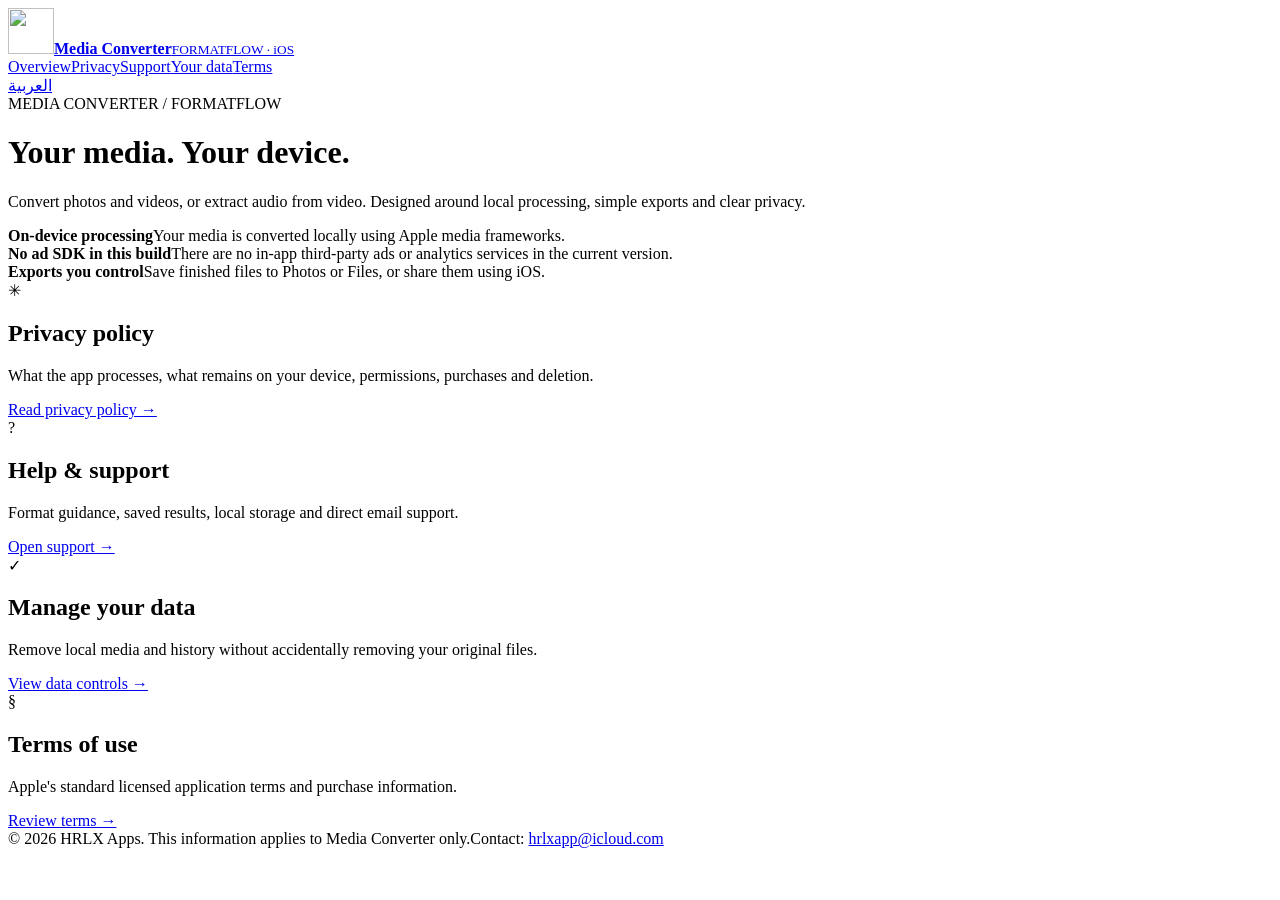
==== index.html @ 2d8dd662 "Publish branded Media Converter site — index.html" ====
<!doctype html>
<html lang="en" dir="ltr">
<head>
<meta charset="utf-8">
<meta name="viewport" content="width=device-width, initial-scale=1">
<meta name="color-scheme" content="light dark">
<meta name="description" content="Convert photos and videos, or extract audio from video. Designed around local processing, simple exports and clear privacy.">
<meta name="theme-color" content="#b3b8b5">
<title>Media Converter | Media Converter</title>
<link rel="stylesheet" href="style.css">
<link rel="alternate" hreflang="ar" href="ar/index.html">
<link rel="icon" type="image/png" href="assets/favicon.png">
</head>
<body dir="ltr">
<a class="mini" href="#main" style="position:absolute;top:-100px" onfocus="this.style.top='4px'" onblur="this.style.top='-100px'">Skip to content</a>
<header class="site-header"><div class="shell top">
<a class="brand" href="index.html" aria-label="Home"><span class="brand-icon" aria-hidden="true"><img src="assets/media-converter-icon.png" width="46" height="46" alt=""></span><span class="brand-word"><strong>Media Converter</strong><small>FORMATFLOW · iOS</small></span></a>
<div class="header-actions"><nav class="nav" aria-label="Main navigation"><a href="index.html" aria-current="page">Overview</a><a href="privacy.html">Privacy</a><a href="support.html">Support</a><a href="data.html">Your data</a><a href="terms.html">Terms</a></nav><a class="language" href="ar/index.html" lang="ar" hreflang="ar">العربية</a></div>
</div></header>
<main class="shell" id="main">
<div class="hero"><span class="eyebrow">MEDIA CONVERTER / FORMATFLOW</span><h1 class="title">Your media. Your device.</h1><p class="lead">Convert photos and videos, or extract audio from video. Designed around local processing, simple exports and clear privacy.</p></div>

<div class="note-list"><div class="note"><strong>On-device processing</strong><span>Your media is converted locally using Apple media frameworks.</span></div><div class="note"><strong>No ad SDK in this build</strong><span>There are no in-app third-party ads or analytics services in the current version.</span></div><div class="note"><strong>Exports you control</strong><span>Save finished files to Photos or Files, or share them using iOS.</span></div></div>
<div class="grid">
<article class="card"><span class="token" aria-hidden="true">✳</span><h2>Privacy policy</h2><p>What the app processes, what remains on your device, permissions, purchases and deletion.</p><a class="more" href="privacy.html">Read privacy policy →</a></article>
<article class="card"><span class="token" aria-hidden="true">?</span><h2>Help &amp; support</h2><p>Format guidance, saved results, local storage and direct email support.</p><a class="more" href="support.html">Open support →</a></article>
<article class="card"><span class="token" aria-hidden="true">✓</span><h2>Manage your data</h2><p>Remove local media and history without accidentally removing your original files.</p><a class="more" href="data.html">View data controls →</a></article>
<article class="card"><span class="token" aria-hidden="true">§</span><h2>Terms of use</h2><p>Apple's standard licensed application terms and purchase information.</p><a class="more" href="terms.html">Review terms →</a></article>
</div>
</main>
<footer class="foot"><div class="shell foot-row"><span>© 2026 HRLX Apps. This information applies to Media Converter only.</span><span>Contact: <a href="mailto:hrlxapp@icloud.com">hrlxapp@icloud.com</a></span></div></footer>
</body></html>
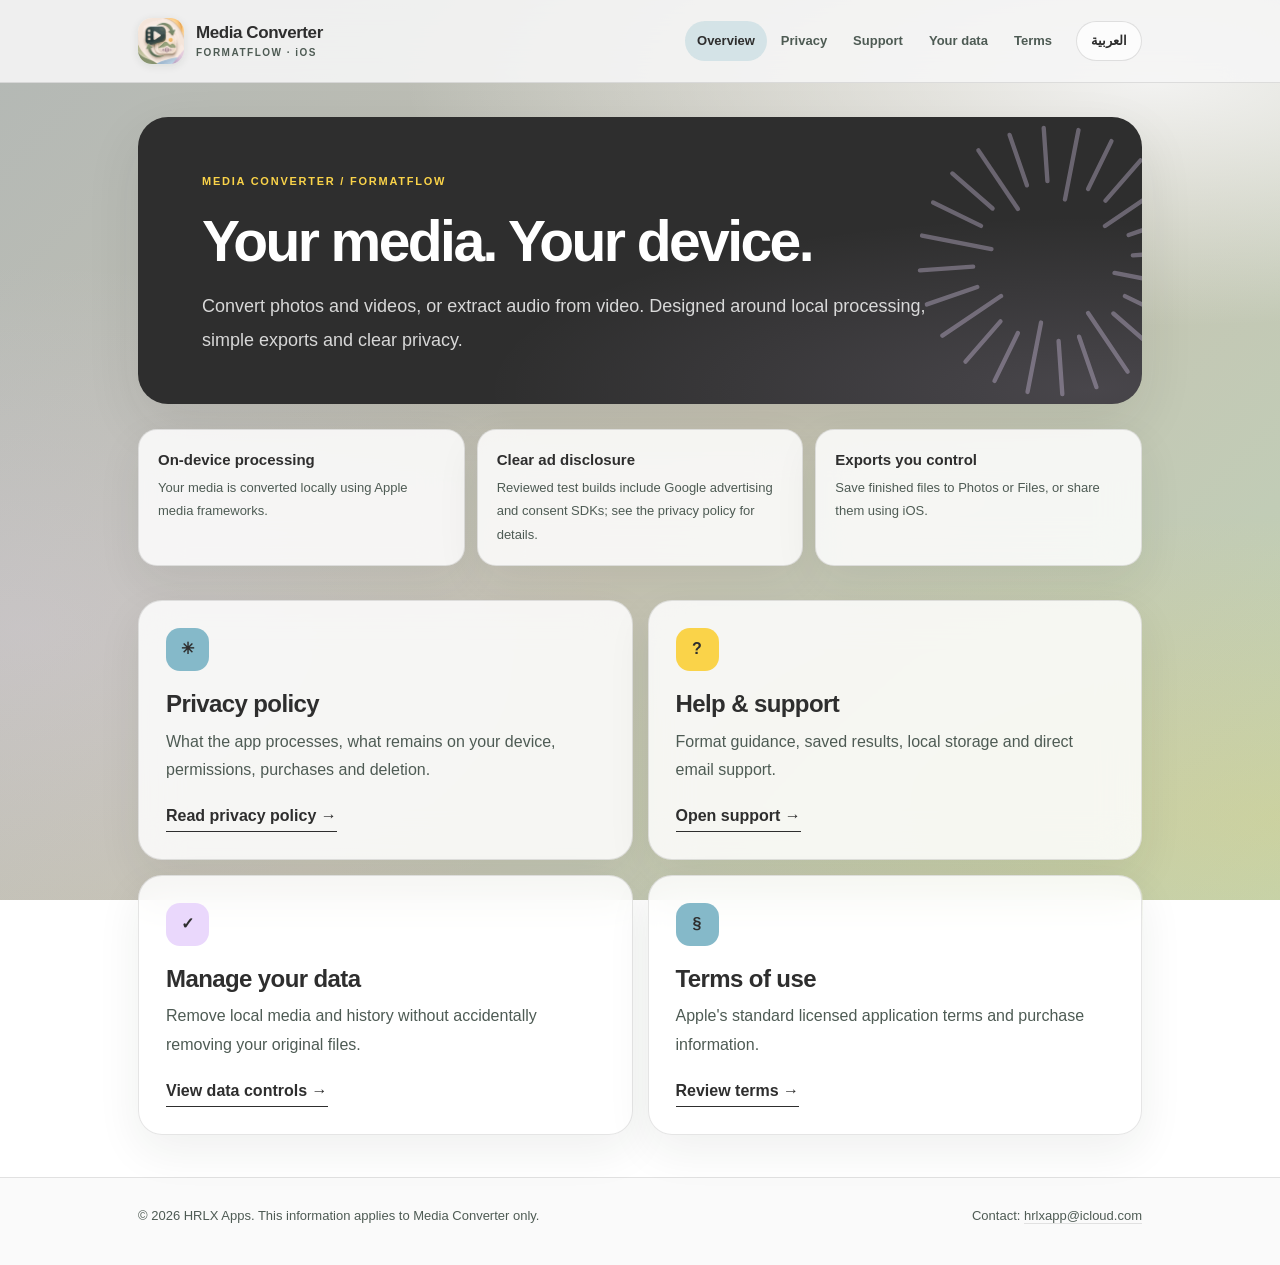
==== commit d7e0248d: "Align Media Converter index.html with privacy and monetization implementation" ====
--- a/index.html
+++ b/index.html
@@ -20,7 +20,7 @@
 <main class="shell" id="main">
 <div class="hero"><span class="eyebrow">MEDIA CONVERTER / FORMATFLOW</span><h1 class="title">Your media. Your device.</h1><p class="lead">Convert photos and videos, or extract audio from video. Designed around local processing, simple exports and clear privacy.</p></div>
 
-<div class="note-list"><div class="note"><strong>On-device processing</strong><span>Your media is converted locally using Apple media frameworks.</span></div><div class="note"><strong>No ad SDK in this build</strong><span>There are no in-app third-party ads or analytics services in the current version.</span></div><div class="note"><strong>Exports you control</strong><span>Save finished files to Photos or Files, or share them using iOS.</span></div></div>
+<div class="note-list"><div class="note"><strong>On-device processing</strong><span>Your media is converted locally using Apple media frameworks.</span></div><div class="note"><strong>Clear ad disclosure</strong><span>Reviewed test builds include Google advertising and consent SDKs; see the privacy policy for details.</span></div><div class="note"><strong>Exports you control</strong><span>Save finished files to Photos or Files, or share them using iOS.</span></div></div>
 <div class="grid">
 <article class="card"><span class="token" aria-hidden="true">✳</span><h2>Privacy policy</h2><p>What the app processes, what remains on your device, permissions, purchases and deletion.</p><a class="more" href="privacy.html">Read privacy policy →</a></article>
 <article class="card"><span class="token" aria-hidden="true">?</span><h2>Help &amp; support</h2><p>Format guidance, saved results, local storage and direct email support.</p><a class="more" href="support.html">Open support →</a></article>
--- a/style.css
+++ b/style.css
@@ -0,0 +1,85 @@
+/* Media Converter · FormatFlow identity, derived from v0.4.8 native UrbanistTone and NF03UrbanistPalette. */
+:root {
+  color-scheme: light dark;
+  --fog-a:#b3b8b5;--fog-b:#c6c3b3;--fog-c:#bed2b8;
+  --ink:#2e2e2e;--muted:#4e5b54;--blue:#85b9c9;--honey:#fad349;
+  --lilac:#ead8fc;--porcelain:#f6f6f6;--paper:rgba(255,255,255,.84);
+  --bg:#c5c9c0;--edge:rgba(46,46,46,.12);--shadow:0 16px 45px rgba(32,37,33,.07);
+}
+*{box-sizing:border-box}
+html{scroll-behavior:smooth}
+body{margin:0;min-height:100vh;color:var(--ink);font-family:-apple-system,BlinkMacSystemFont,"SF Pro Display","Segoe UI",Arial,sans-serif;font-size:16px;line-height:1.8;background:radial-gradient(ellipse 75% 35% at 90% 9%,rgba(246,246,246,.92),transparent 78%),radial-gradient(ellipse 64% 55% at 2% 70%,rgba(234,216,252,.24),transparent 75%),radial-gradient(ellipse 75% 45% at 100% 91%,rgba(250,211,73,.21),transparent 76%),linear-gradient(135deg,var(--fog-a),var(--fog-b) 54%,var(--fog-c));background-attachment:fixed}
+body[dir=rtl]{font-family:"Alexandria","IBM Plex Sans Arabic",-apple-system,BlinkMacSystemFont,"Geeza Pro",Tahoma,Arial,sans-serif}
+a{color:inherit;text-underline-offset:4px}
+a:hover{color:#1c606f}
+a:focus-visible,summary:focus-visible{outline:3px solid #36798c;outline-offset:4px;border-radius:7px}
+.shell{max-width:1060px;margin-inline:auto;padding-inline:28px}
+.site-header{position:relative;background:rgba(246,246,246,.9);border-bottom:1px solid var(--edge);backdrop-filter:blur(24px);-webkit-backdrop-filter:blur(24px)}
+.top{min-height:82px;display:flex;align-items:center;justify-content:space-between;gap:22px;padding-block:14px}
+.brand{display:inline-flex;align-items:center;gap:12px;text-decoration:none;flex-shrink:0}
+.brand-icon{width:46px;height:46px;border-radius:14px;display:grid;place-items:center;overflow:hidden;background:var(--porcelain);box-shadow:0 2px 9px rgba(32,37,33,.10)}
+.brand-icon img{display:block;width:100%;height:100%;object-fit:cover}
+.brand-word{display:flex;flex-direction:column;line-height:1.24}
+.brand-word strong{font-size:17px;letter-spacing:-.025em;color:var(--ink)}
+.brand-word small{font-size:10px;font-weight:750;letter-spacing:.15em;color:var(--muted);margin-top:4px}
+.header-actions{display:flex;gap:12px;align-items:center;min-width:0}
+.nav{display:flex;align-items:center;gap:2px;flex-wrap:wrap}
+.nav a{font-size:13px;font-weight:650;text-decoration:none;color:var(--muted);border-radius:999px;padding:8px 12px;white-space:nowrap}
+.nav a:hover,.nav a[aria-current=page]{color:var(--ink);background:rgba(133,185,201,.28)}
+.language{display:inline-flex;align-items:center;justify-content:center;padding:7px 14px;border:1px solid rgba(46,46,46,.14);border-radius:999px;text-decoration:none;background:rgba(255,255,255,.7);font-weight:700;font-size:13px;white-space:nowrap}
+.hero{position:relative;isolation:isolate;overflow:hidden;padding:49px clamp(25px,5.7vw,64px) 47px;background:#2e2e2e;border-radius:30px;margin:34px 0 22px;color:#fff;box-shadow:0 20px 55px rgba(32,37,33,.09)}
+.hero:before{content:"";position:absolute;z-index:-1;inset:0;background:radial-gradient(ellipse at 95% 95%,rgba(234,216,252,.14),transparent 45%)}
+.hero:after{content:"";position:absolute;right:-56px;top:50%;transform:translateY(-50%) rotate(11deg);width:clamp(170px,28vw,290px);height:clamp(170px,28vw,290px);background:url("assets/urbanist-bloom.svg") center/contain no-repeat;opacity:.32;pointer-events:none}
+body[dir=rtl] .hero:after{right:auto;left:-56px}
+.hero>*{position:relative;z-index:1}
+.eyebrow{font-size:11px;letter-spacing:.16em;color:var(--honey);font-weight:700;text-transform:uppercase}
+.title{margin:13px 0 15px;font-size:clamp(35px,5.5vw,57px);line-height:1.16;letter-spacing:-.045em;max-width:760px;font-weight:760}
+body[dir=rtl] .title{letter-spacing:-.025em}
+.lead{font-size:clamp(15px,1.8vw,18px);line-height:1.9;max-width:750px;margin:0;color:rgba(255,255,255,.81)}
+.date{display:flex;gap:12px;align-items:center;flex-wrap:wrap;margin-top:23px;color:rgba(255,255,255,.75);font-size:12px}
+.date .dot{display:inline-block;width:7px;height:7px;border-radius:50%;background:var(--honey)}
+.status{font-size:11px;font-weight:700;border:1px solid rgba(255,255,255,.2);padding:5px 12px;border-radius:999px;background:rgba(255,255,255,.09)}
+.grid{display:grid;grid-template-columns:repeat(2,minmax(0,1fr));gap:15px;margin:24px 0 42px}
+.card,.legal,.note{background:var(--paper);border:1px solid var(--edge);backdrop-filter:blur(20px);-webkit-backdrop-filter:blur(20px);box-shadow:var(--shadow)}
+.card{border-radius:24px;padding:27px}
+.card h2,.card h3{margin:0 0 7px;line-height:1.35;letter-spacing:-.025em}
+.card p{margin:0;color:var(--muted)}
+.card .token{display:inline-grid;place-items:center;width:43px;height:43px;border-radius:14px;background:var(--blue);color:var(--ink);font-weight:750;margin-bottom:17px}
+.card:nth-child(2) .token{background:var(--honey)}
+.card:nth-child(3) .token{background:var(--lilac)}
+.card:nth-child(4) .token{background:var(--blue)}
+.card a.more{display:inline-block;margin-top:17px;font-weight:750;text-decoration:none;border-bottom:1px solid currentColor}
+.privacy-highlights{display:grid;grid-template-columns:repeat(3,minmax(0,1fr));gap:11px;margin:0 0 17px}
+.privacy-highlights .highlight-item{background:rgba(255,255,255,.67);border:1px solid var(--edge);border-radius:19px;padding:18px 19px;min-width:0}
+.privacy-highlights .highlight-item strong{display:block;font-size:14px;color:var(--ink);line-height:1.45}
+.privacy-highlights .highlight-item p{font-size:12px;line-height:1.7;margin:5px 0 0;color:var(--muted)}
+.privacy-highlights .highlight-item:before{content:"";display:block;width:22px;height:6px;border-radius:6px;background:var(--blue);margin-bottom:14px}
+.privacy-highlights .highlight-item:nth-child(2):before{background:var(--honey)}
+.privacy-highlights .highlight-item:nth-child(3):before{background:var(--lilac)}
+.legal{max-width:910px;border-radius:26px;padding:clamp(24px,5vw,50px);margin-bottom:70px}
+.legal section+section{border-top:1px solid var(--edge);margin-top:27px;padding-top:27px}
+.legal h2{font-size:21px;line-height:1.5;letter-spacing:-.02em;margin:0 0 13px}
+.legal h3{font-size:17px;margin:20px 0 6px}
+.legal p,.legal ul{color:var(--muted);margin:0 0 13px}
+.legal p:last-child{margin-bottom:0}
+.legal ul{padding-inline-start:22px}
+.legal li{margin-bottom:8px}
+.accent{background:var(--honey);color:#2e2e2e;border-radius:8px;padding:2px 8px;box-decoration-break:clone}
+.notice{border-inline-start:4px solid var(--blue);background:rgba(133,185,201,.12);padding:15px 19px;border-radius:9px;color:var(--muted);margin:18px 0}
+.note-list{display:grid;grid-template-columns:repeat(3,minmax(0,1fr));gap:12px;margin:25px 0 34px}
+.note{padding:19px;border-radius:19px}
+.note strong{font-size:15px;display:block;line-height:1.45}
+.note span{font-size:13px;color:var(--muted);display:block;margin-top:5px}
+.support-link{display:flex;gap:13px;align-items:center;justify-content:space-between;text-decoration:none;padding:18px 20px;border:1px solid var(--edge);border-radius:16px;background:rgba(133,185,201,.15);font-weight:750;overflow-wrap:anywhere}
+details{border:1px solid var(--edge);border-radius:14px;margin:12px 0;padding:0 20px;background:rgba(255,255,255,.45)}
+summary{cursor:pointer;padding:17px 0;font-weight:750;list-style-position:outside}
+details p{padding-bottom:16px}
+.foot{border-top:1px solid var(--edge);padding:26px 0 38px;background:rgba(246,246,246,.55);color:var(--muted);font-size:13px}
+.foot-row{display:flex;justify-content:space-between;align-items:center;gap:14px;flex-wrap:wrap}
+.foot a{text-decoration:none;border-bottom:1px solid var(--edge)}
+.mini{font-size:12px;color:var(--muted)}
+.mono{font-family:ui-monospace,SFMono-Regular,Menlo,monospace}
+@media(max-width:860px){.top{align-items:flex-start;flex-wrap:wrap}.header-actions{flex-basis:100%;justify-content:space-between}.nav{flex-wrap:nowrap;overflow-x:auto;max-width:100%}.nav a{padding:7px 10px}.hero{margin-top:24px}.privacy-highlights{grid-template-columns:1fr 1fr}}
+@media(max-width:600px){.shell{padding-inline:16px}.hero{padding:32px 25px;margin-top:18px;border-radius:27px}.hero:after{width:190px;height:190px;opacity:.18;right:-90px}body[dir=rtl] .hero:after{left:-90px;right:auto}.title{font-size:36px}.grid{grid-template-columns:1fr}.privacy-highlights{grid-template-columns:1fr}.privacy-highlights .highlight-item{padding:13px 16px}.privacy-highlights .highlight-item:before{margin-bottom:8px}.legal{border-radius:24px;padding:25px;margin-bottom:38px}.card{padding:22px}.header-actions{gap:7px}.nav{scrollbar-width:none}.nav::-webkit-scrollbar{display:none}.nav a{font-size:12px}.language{padding:6px 10px}.date{line-height:1.5}}
+@media(prefers-color-scheme:dark){:root{--bg:#1b2624;--paper:rgba(38,45,43,.93);--ink:#f2f4f0;--muted:#c8d0c9;--edge:rgba(255,255,255,.16);--shadow:0 12px 40px rgba(0,0,0,.08)}body{background:radial-gradient(ellipse at 80% 0%,rgba(133,185,201,.16),transparent 50%),radial-gradient(ellipse at 10% 90%,rgba(234,216,252,.08),transparent 52%),linear-gradient(130deg,#25332f,#202b29,#2a342b)}.site-header{background:rgba(34,42,39,.94)}.brand-icon{background:#fff}.language{background:rgba(255,255,255,.07)}.hero{background:#171d1c;border:1px solid var(--edge)}.card,.legal,.note{background:rgba(37,44,42,.91)}.privacy-highlights .highlight-item{background:rgba(37,44,42,.92)}.card .token{color:#2e2e2e}.card:nth-child(2) .token{color:#2e2e2e}details{background:rgba(255,255,255,.035)}.notice{background:rgba(133,185,201,.1)}.support-link{background:rgba(133,185,201,.13)}.foot{background:rgba(30,39,36,.6)}}
+@media(prefers-reduced-motion:reduce){html{scroll-behavior:auto}}
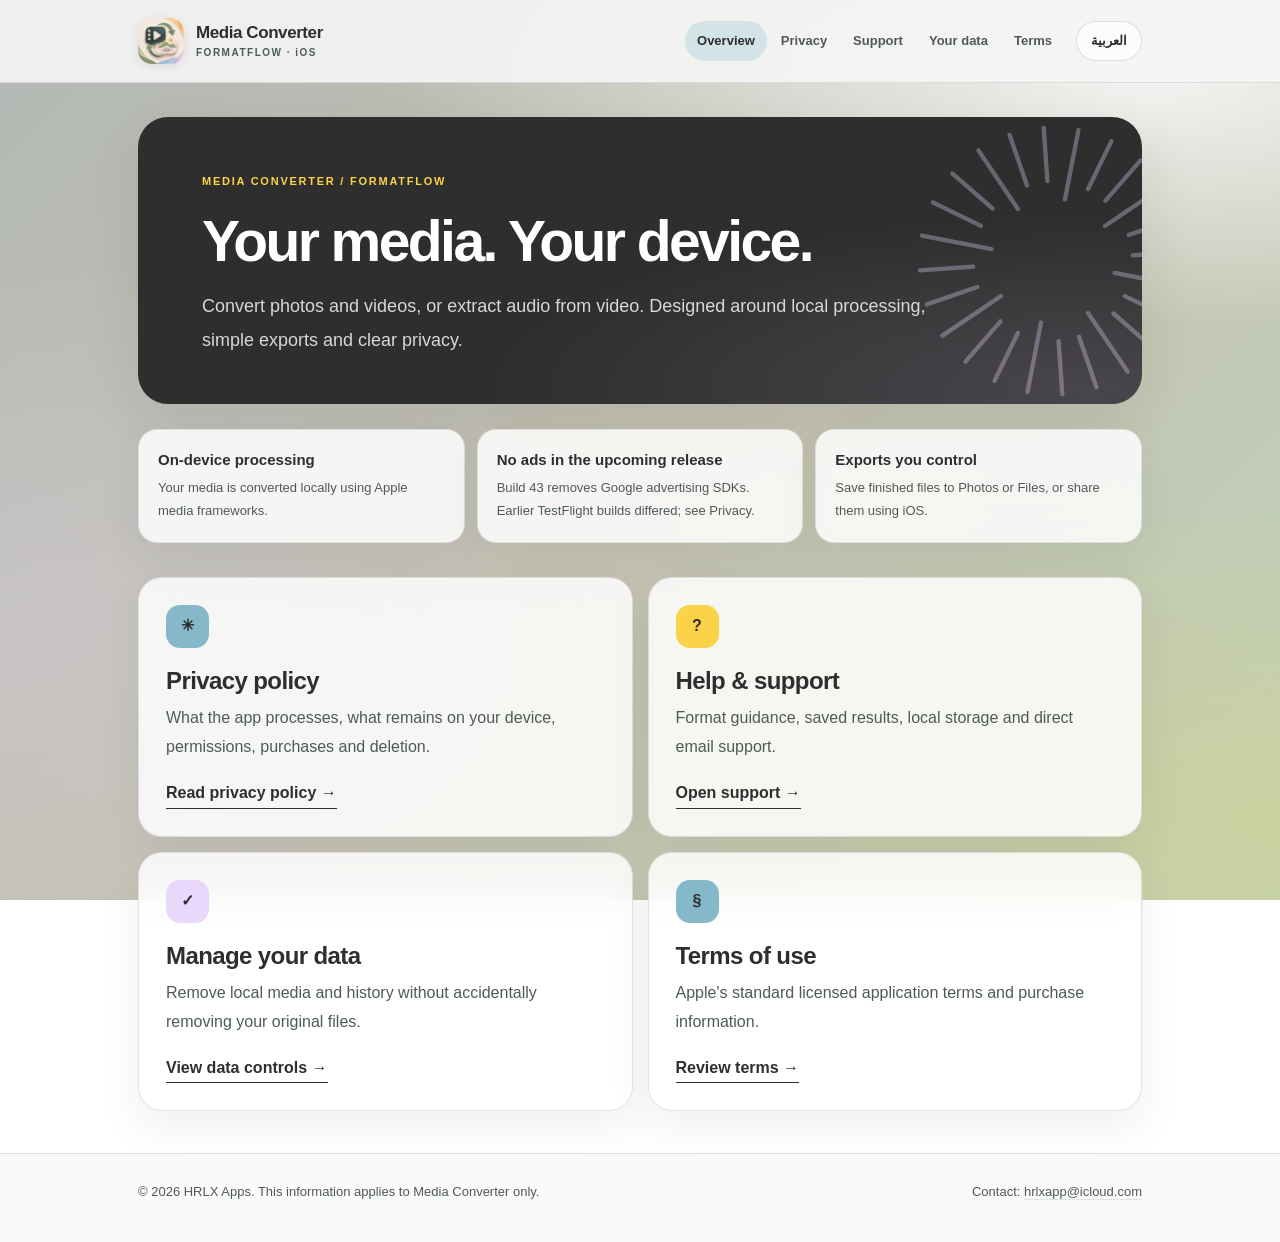
==== commit a4cc0e32: "docs(media-converter): accurately scope no-ad Build 43 and prior TestFlight ad SDKs" ====
--- a/index.html
+++ b/index.html
@@ -20,7 +20,7 @@
 <main class="shell" id="main">
 <div class="hero"><span class="eyebrow">MEDIA CONVERTER / FORMATFLOW</span><h1 class="title">Your media. Your device.</h1><p class="lead">Convert photos and videos, or extract audio from video. Designed around local processing, simple exports and clear privacy.</p></div>
 
-<div class="note-list"><div class="note"><strong>On-device processing</strong><span>Your media is converted locally using Apple media frameworks.</span></div><div class="note"><strong>Clear ad disclosure</strong><span>Reviewed test builds include Google advertising and consent SDKs; see the privacy policy for details.</span></div><div class="note"><strong>Exports you control</strong><span>Save finished files to Photos or Files, or share them using iOS.</span></div></div>
+<div class="note-list"><div class="note"><strong>On-device processing</strong><span>Your media is converted locally using Apple media frameworks.</span></div><div class="note"><strong>No ads in the upcoming release</strong><span>Build 43 removes Google advertising SDKs. Earlier TestFlight builds differed; see Privacy.</span></div><div class="note"><strong>Exports you control</strong><span>Save finished files to Photos or Files, or share them using iOS.</span></div></div>
 <div class="grid">
 <article class="card"><span class="token" aria-hidden="true">✳</span><h2>Privacy policy</h2><p>What the app processes, what remains on your device, permissions, purchases and deletion.</p><a class="more" href="privacy.html">Read privacy policy →</a></article>
 <article class="card"><span class="token" aria-hidden="true">?</span><h2>Help &amp; support</h2><p>Format guidance, saved results, local storage and direct email support.</p><a class="more" href="support.html">Open support →</a></article>
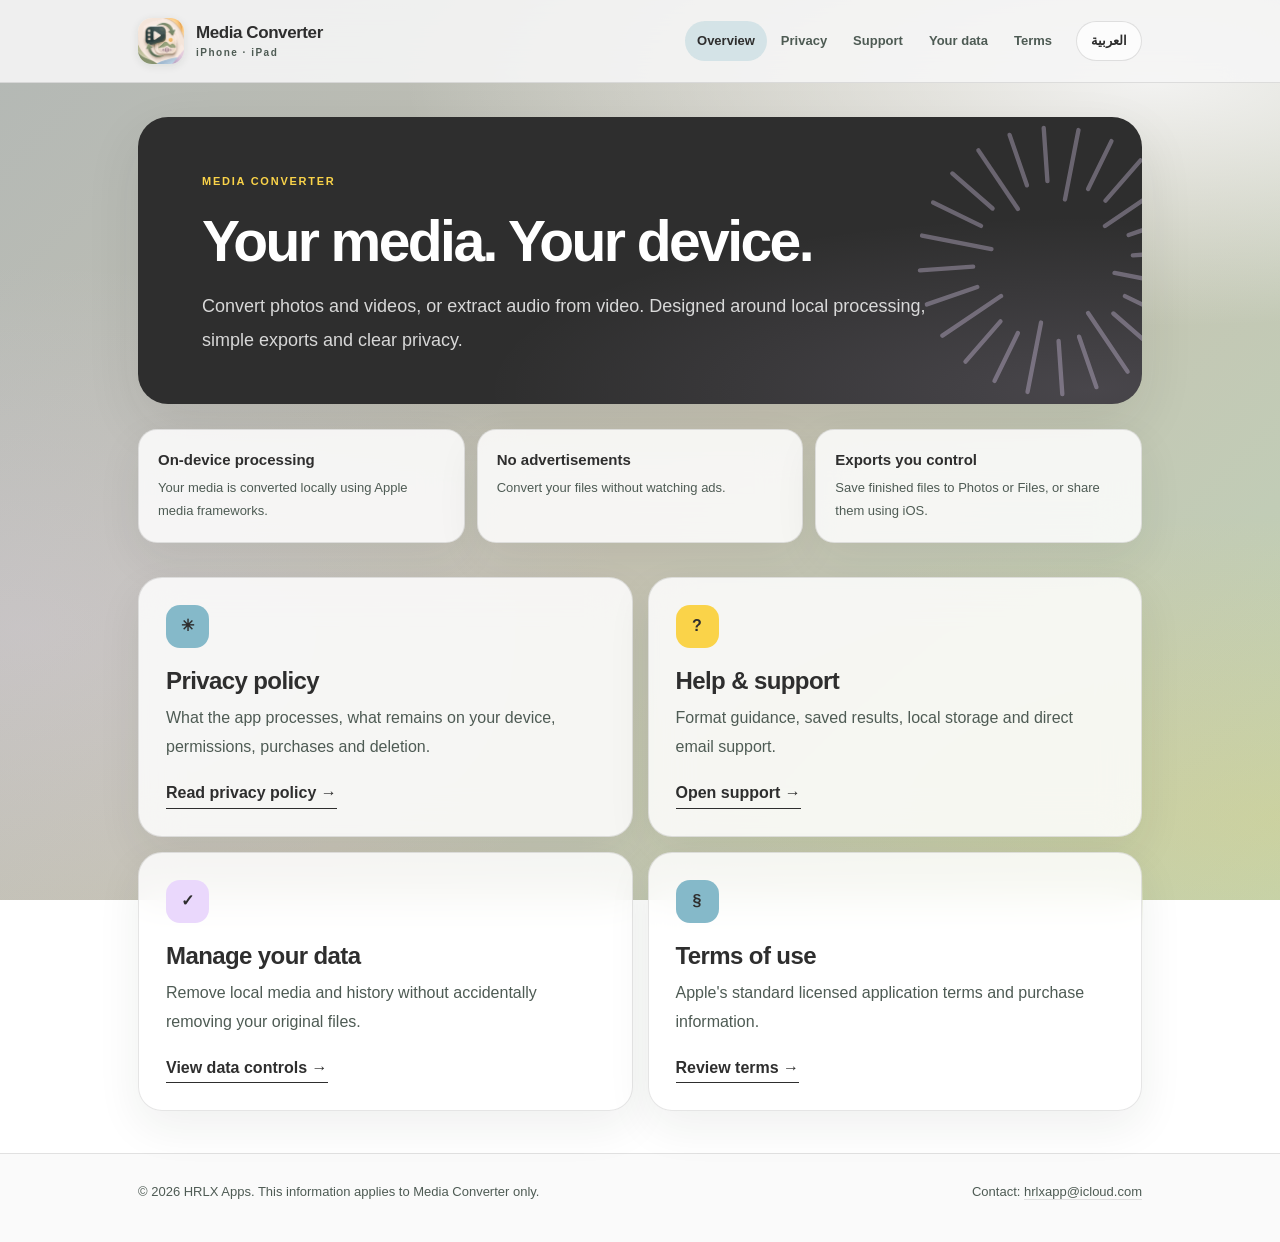
==== commit 3d2ec038: "docs(media-converter): remove internal release and SDK references from public help" ====
--- a/index.html
+++ b/index.html
@@ -14,13 +14,13 @@
 <body dir="ltr">
 <a class="mini" href="#main" style="position:absolute;top:-100px" onfocus="this.style.top='4px'" onblur="this.style.top='-100px'">Skip to content</a>
 <header class="site-header"><div class="shell top">
-<a class="brand" href="index.html" aria-label="Home"><span class="brand-icon" aria-hidden="true"><img src="assets/media-converter-icon.png" width="46" height="46" alt=""></span><span class="brand-word"><strong>Media Converter</strong><small>FORMATFLOW · iOS</small></span></a>
+<a class="brand" href="index.html" aria-label="Home"><span class="brand-icon" aria-hidden="true"><img src="assets/media-converter-icon.png" width="46" height="46" alt=""></span><span class="brand-word"><strong>Media Converter</strong><small>iPhone · iPad</small></span></a>
 <div class="header-actions"><nav class="nav" aria-label="Main navigation"><a href="index.html" aria-current="page">Overview</a><a href="privacy.html">Privacy</a><a href="support.html">Support</a><a href="data.html">Your data</a><a href="terms.html">Terms</a></nav><a class="language" href="ar/index.html" lang="ar" hreflang="ar">العربية</a></div>
 </div></header>
 <main class="shell" id="main">
-<div class="hero"><span class="eyebrow">MEDIA CONVERTER / FORMATFLOW</span><h1 class="title">Your media. Your device.</h1><p class="lead">Convert photos and videos, or extract audio from video. Designed around local processing, simple exports and clear privacy.</p></div>
+<div class="hero"><span class="eyebrow">MEDIA CONVERTER</span><h1 class="title">Your media. Your device.</h1><p class="lead">Convert photos and videos, or extract audio from video. Designed around local processing, simple exports and clear privacy.</p></div>
 
-<div class="note-list"><div class="note"><strong>On-device processing</strong><span>Your media is converted locally using Apple media frameworks.</span></div><div class="note"><strong>No ads in the upcoming release</strong><span>Build 43 removes Google advertising SDKs. Earlier TestFlight builds differed; see Privacy.</span></div><div class="note"><strong>Exports you control</strong><span>Save finished files to Photos or Files, or share them using iOS.</span></div></div>
+<div class="note-list"><div class="note"><strong>On-device processing</strong><span>Your media is converted locally using Apple media frameworks.</span></div><div class="note"><strong>No advertisements</strong><span>Convert your files without watching ads.</span></div><div class="note"><strong>Exports you control</strong><span>Save finished files to Photos or Files, or share them using iOS.</span></div></div>
 <div class="grid">
 <article class="card"><span class="token" aria-hidden="true">✳</span><h2>Privacy policy</h2><p>What the app processes, what remains on your device, permissions, purchases and deletion.</p><a class="more" href="privacy.html">Read privacy policy →</a></article>
 <article class="card"><span class="token" aria-hidden="true">?</span><h2>Help &amp; support</h2><p>Format guidance, saved results, local storage and direct email support.</p><a class="more" href="support.html">Open support →</a></article>
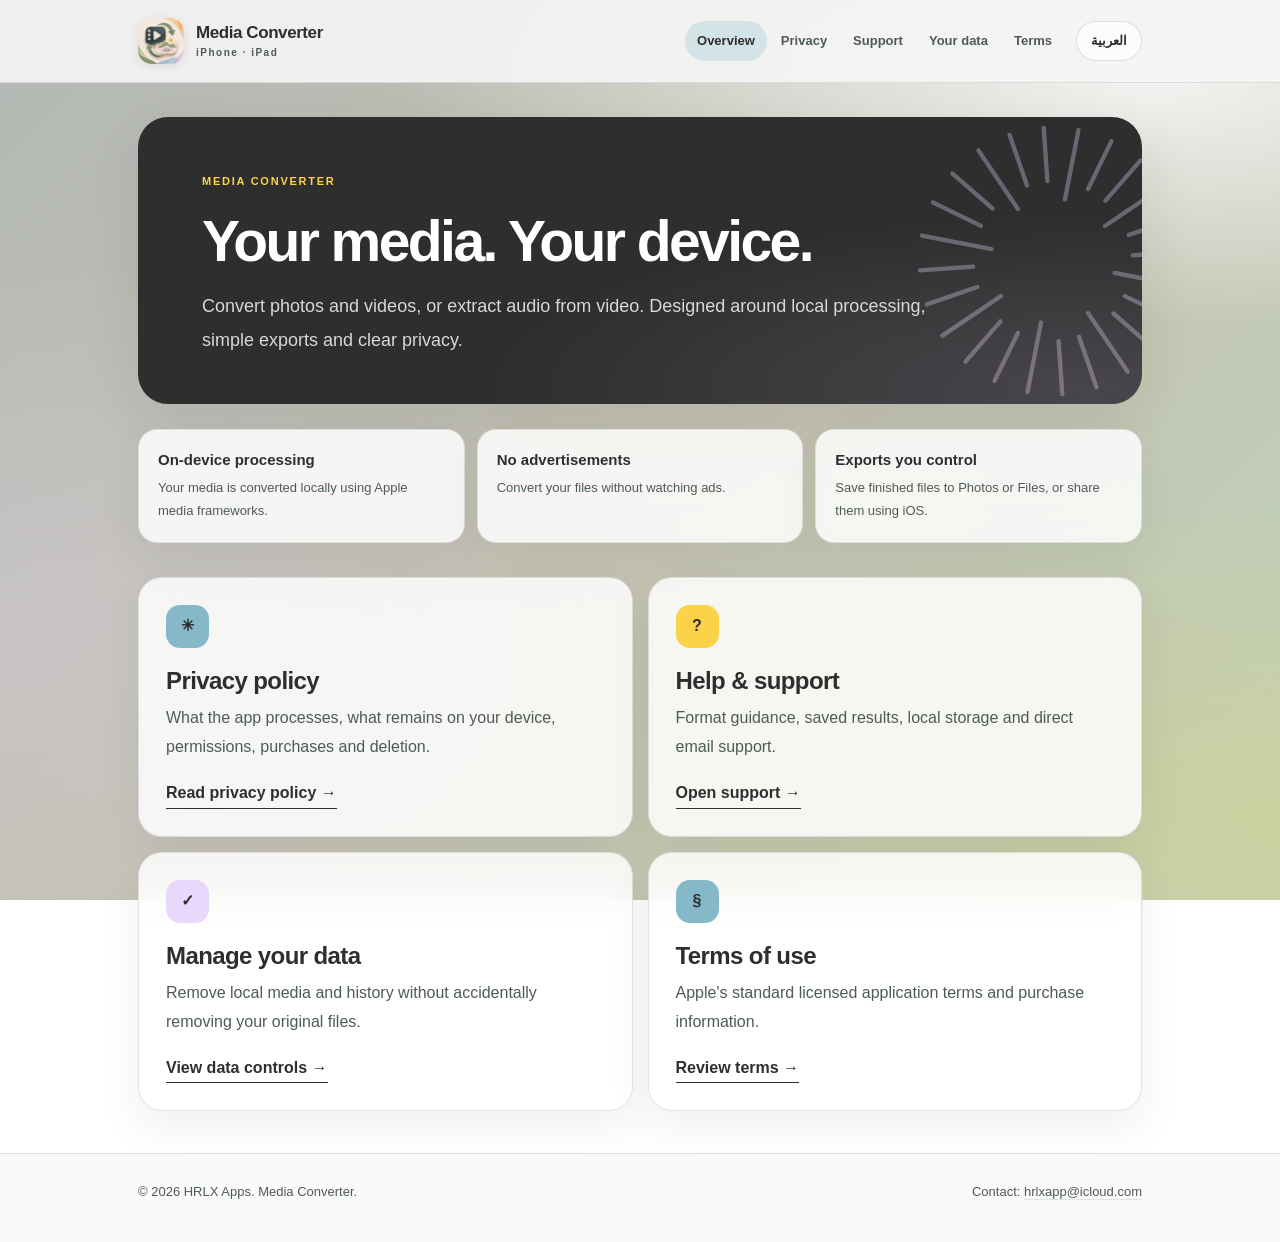
==== commit 83d20a4f: "docs(media-converter): use neutral consistent footer across all public pages" ====
--- a/index.html
+++ b/index.html
@@ -28,5 +28,5 @@
 <article class="card"><span class="token" aria-hidden="true">§</span><h2>Terms of use</h2><p>Apple's standard licensed application terms and purchase information.</p><a class="more" href="terms.html">Review terms →</a></article>
 </div>
 </main>
-<footer class="foot"><div class="shell foot-row"><span>© 2026 HRLX Apps. This information applies to Media Converter only.</span><span>Contact: <a href="mailto:hrlxapp@icloud.com">hrlxapp@icloud.com</a></span></div></footer>
+<footer class="foot"><div class="shell foot-row"><span>© 2026 HRLX Apps. Media Converter.</span><span>Contact: <a href="mailto:hrlxapp@icloud.com">hrlxapp@icloud.com</a></span></div></footer>
 </body></html>
